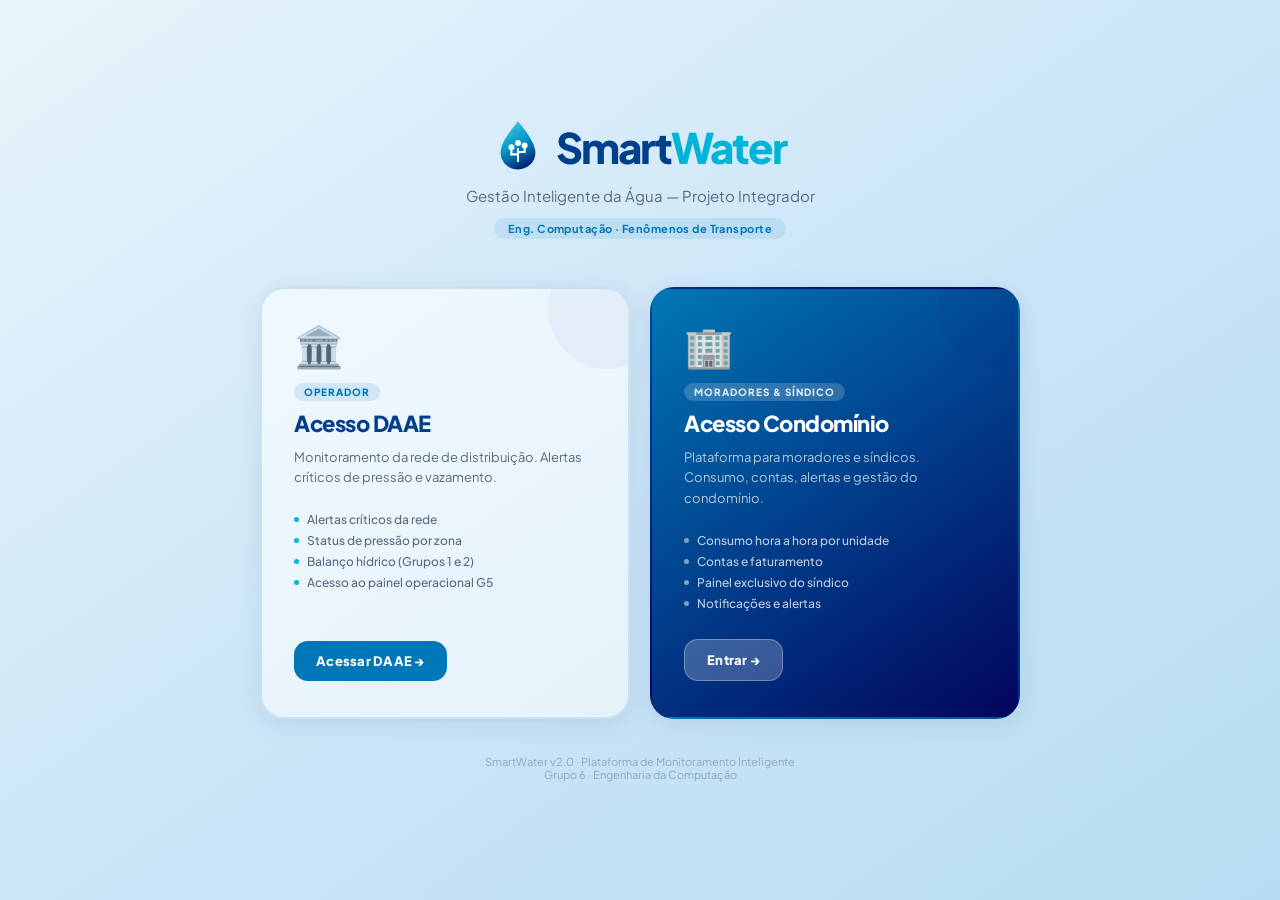
==== app/frontend/www/index.html @ c6077c52 "Publica projeto SmartWater" ====
<!DOCTYPE html>
<html lang="pt-BR">
<head>
  <meta charset="UTF-8">
  <meta name="viewport" content="width=device-width, initial-scale=1.0, viewport-fit=cover">
  <title>SmartWater — Plataforma Inteligente</title>
  <link rel="preconnect" href="https://fonts.googleapis.com">
  <link rel="preconnect" href="https://fonts.gstatic.com" crossorigin>
  <link href="https://fonts.googleapis.com/css2?family=Plus+Jakarta+Sans:wght@300;400;500;600;700;800&display=swap" rel="stylesheet">
  <style>
    *, *::before, *::after { box-sizing: border-box; margin: 0; padding: 0; }
    :root {
      --w1: #00B4D8; --w2: #0077B6; --w3: #023E8A; --w4: #03045E;
      --a2: #90E0EF; --ok: #06D6A0; --font: 'Plus Jakarta Sans', system-ui, sans-serif;
      --body: 'Plus Jakarta Sans', system-ui, sans-serif;
    }
    html, body {
      height: 100%; font-family: var(--body);
      background: linear-gradient(145deg, #e8f4fb 0%, #cce6f7 50%, #b8dcf2 100%);
    }

    /* ── Layout principal ── */
    .landing {
      min-height: 100vh;
      display: flex; flex-direction: column;
      align-items: center; justify-content: center;
      padding: 40px 20px;
      gap: 0;
    }

    /* ── Header ── */
    .landing-header {
      text-align: center; margin-bottom: 48px;
    }
    .landing-logo {
      display: flex; align-items: center; justify-content: center; gap: 14px;
      margin-bottom: 12px;
    }
    .landing-title {
      font-family: var(--font); font-size: 42px; font-weight: 800;
      color: var(--w3); letter-spacing: -2px;
    }
    .landing-title span { color: var(--w1); }
    .landing-sub {
      font-size: 15px; color: #5a6a80; margin-top: 6px; line-height: 1.5;
    }
    .landing-badge {
      display: inline-flex; align-items: center; gap: 6px;
      background: rgba(0,119,182,.1); color: var(--w2);
      font-size: 11px; font-weight: 700; padding: 4px 14px;
      border-radius: 20px; margin-top: 10px;
      font-family: var(--font); letter-spacing: .04em;
    }

    /* ── Cards de acesso ── */
    .access-grid {
      display: grid;
      grid-template-columns: 1fr 1fr;
      gap: 20px;
      width: 100%;
      max-width: 760px;
    }
    @media (max-width: 600px) {
      .access-grid { grid-template-columns: 1fr; max-width: 400px; }
      .landing-title { font-size: 32px; }
    }

    .access-card {
      background: #fff;
      border-radius: 24px;
      padding: 36px 32px;
      cursor: pointer;
      text-decoration: none;
      display: flex; flex-direction: column; align-items: flex-start; gap: 0;
      box-shadow: 0 4px 24px rgba(0,50,120,.10);
      border: 2px solid transparent;
      transition: transform .18s, box-shadow .18s, border-color .18s;
      position: relative; overflow: hidden;
    }
    .access-card::before {
      content: '';
      position: absolute; top: -40px; right: -40px;
      width: 120px; height: 120px;
      border-radius: 50%;
      background: currentColor;
      opacity: .04;
    }
    .access-card:hover {
      transform: translateY(-4px);
      box-shadow: 0 12px 40px rgba(0,50,120,.16);
    }

    /* Card DAAE */
    .card-daae {
      color: var(--w3);
      border-color: rgba(0,119,182,.15);
      background: linear-gradient(145deg, #f0f8ff, #e4f2fa);
    }
    .card-daae:hover { border-color: var(--w2); }

    /* Card Condomínio */
    .card-cond {
      color: var(--w4);
      background: linear-gradient(145deg, var(--w2), var(--w4));
    }
    .card-cond:hover { box-shadow: 0 12px 40px rgba(0,50,120,.28); }

    .card-icon {
      font-size: 40px; margin-bottom: 18px; line-height: 1;
    }
    .card-tag {
      font-size: 10px; font-weight: 800; letter-spacing: .1em;
      text-transform: uppercase; margin-bottom: 8px;
      padding: 3px 10px; border-radius: 20px;
      font-family: var(--font);
    }
    .card-daae  .card-tag { background: rgba(0,119,182,.12); color: var(--w2); }
    .card-cond  .card-tag { background: rgba(255,255,255,.18); color: rgba(255,255,255,.85); }

    .card-title {
      font-family: var(--font); font-size: 22px; font-weight: 800;
      letter-spacing: -.5px; margin-bottom: 10px;
    }
    .card-daae  .card-title { color: var(--w3); }
    .card-cond  .card-title { color: #fff; }

    .card-desc {
      font-size: 13px; line-height: 1.6; margin-bottom: 24px;
    }
    .card-daae  .card-desc { color: #5a6a80; }
    .card-cond  .card-desc { color: rgba(255,255,255,.7); }

    .card-features {
      display: flex; flex-direction: column; gap: 6px;
      margin-bottom: 28px; width: 100%;
    }
    .card-feature {
      display: flex; align-items: center; gap: 8px;
      font-size: 12px; font-weight: 500;
    }
    .card-daae  .card-feature { color: #5a6a80; }
    .card-cond  .card-feature { color: rgba(255,255,255,.75); }
    .card-feature-dot {
      width: 5px; height: 5px; border-radius: 50%; flex-shrink: 0;
    }
    .card-daae  .card-feature-dot { background: var(--w1); }
    .card-cond  .card-feature-dot { background: rgba(255,255,255,.5); }

    .card-btn {
      display: inline-flex; align-items: center; gap: 8px;
      padding: 12px 22px; border-radius: 14px;
      font-family: var(--font); font-size: 13px; font-weight: 800;
      border: none; cursor: pointer; text-decoration: none;
      margin-top: auto; transition: opacity .15s;
      letter-spacing: .02em;
    }
    .card-btn:hover { opacity: .88; }
    .card-daae .card-btn {
      background: var(--w2); color: #fff;
    }
    .card-cond .card-btn {
      background: rgba(255,255,255,.22);
      color: #fff;
      border: 1.5px solid rgba(255,255,255,.3);
    }

    /* ── Rodapé ── */
    .landing-footer {
      margin-top: 36px;
      text-align: center;
      font-size: 11px;
      color: #94a3b8;
    }

    /* ── Alert badge (se tiver alertas críticos ativos) ── */
    .alert-banner {
      display: none;
      background: #fff0f3;
      border: 1.5px solid #EF233C;
      border-radius: 12px;
      padding: 10px 18px;
      font-size: 12px;
      color: #EF233C;
      font-weight: 600;
      text-align: center;
      margin-bottom: 20px;
      max-width: 760px;
      width: 100%;
    }
  </style>
</head>
<body>
<div class="landing">

  <!-- Header -->
  <div class="landing-header">
    <div class="landing-logo">
      <svg width="48" height="54" viewBox="0 0 160 180" fill="none">
        <defs>
          <linearGradient id="lg" x1="40" y1="10" x2="130" y2="170" gradientUnits="userSpaceOnUse">
            <stop offset="0%" stop-color="#48CAE4"/><stop offset="45%" stop-color="#0096C7"/><stop offset="100%" stop-color="#03045E"/>
          </linearGradient>
        </defs>
        <path d="M80 8C80 8 22 72 22 112C22 145 48 168 80 168C112 168 138 145 138 112C138 72 80 8 80 8Z" fill="url(#lg)"/>
        <line x1="80" y1="140" x2="80" y2="100" stroke="white" stroke-width="7" stroke-linecap="round"/>
        <line x1="80" y1="118" x2="58" y2="118" stroke="white" stroke-width="7" stroke-linecap="round"/>
        <line x1="58" y1="118" x2="58" y2="96" stroke="white" stroke-width="7" stroke-linecap="round"/>
        <line x1="80" y1="110" x2="102" y2="110" stroke="white" stroke-width="7" stroke-linecap="round"/>
        <line x1="102" y1="110" x2="102" y2="90" stroke="white" stroke-width="7" stroke-linecap="round"/>
        <circle cx="58" cy="94" r="10" fill="white"/><circle cx="102" cy="88" r="10" fill="white"/><circle cx="80" cy="80" r="10" fill="white"/>
      </svg>
      <div class="landing-title">Smart<span>Water</span></div>
    </div>
    <div class="landing-sub">Gestão Inteligente da Água — Projeto Integrador</div>
    <div class="landing-badge">Eng. Computação · Fenômenos de Transporte</div>
  </div>

  <!-- Banner de alertas críticos (carregado via JS) -->
  <div class="alert-banner" id="alert-banner"></div>

  <!-- Cards de acesso -->
  <div class="access-grid">

    <!-- Card DAAE -->
    <a href="./daae.html" class="access-card card-daae">
      <div class="card-icon">🏛️</div>
      <div class="card-tag">Operador</div>
      <div class="card-title">Acesso DAAE</div>
      <div class="card-desc">
        Monitoramento da rede de distribuição. Alertas críticos de pressão e vazamento.
      </div>
      <div class="card-features">
        <div class="card-feature"><span class="card-feature-dot"></span>Alertas críticos da rede</div>
        <div class="card-feature"><span class="card-feature-dot"></span>Status de pressão por zona</div>
        <div class="card-feature"><span class="card-feature-dot"></span>Balanço hídrico (Grupos 1 e 2)</div>
        <div class="card-feature"><span class="card-feature-dot"></span>Acesso ao painel operacional G5</div>
      </div>
      <span class="card-btn">Acessar DAAE →</span>
    </a>

    <!-- Card Condomínio -->
    <a href="./splash.html" class="access-card card-cond">
      <div class="card-icon">🏢</div>
      <div class="card-tag">Moradores & Síndico</div>
      <div class="card-title">Acesso Condomínio</div>
      <div class="card-desc">
        Plataforma para moradores e síndicos. Consumo, contas, alertas e gestão do condomínio.
      </div>
      <div class="card-features">
        <div class="card-feature"><span class="card-feature-dot"></span>Consumo hora a hora por unidade</div>
        <div class="card-feature"><span class="card-feature-dot"></span>Contas e faturamento</div>
        <div class="card-feature"><span class="card-feature-dot"></span>Painel exclusivo do síndico</div>
        <div class="card-feature"><span class="card-feature-dot"></span>Notificações e alertas</div>
      </div>
      <span class="card-btn">Entrar →</span>
    </a>

  </div>

  <div class="landing-footer">
    SmartWater v2.0 · Plataforma de Monitoramento Inteligente<br>
    Grupo 6 · Engenharia da Computação
  </div>

</div>

<script>
// Verificar alertas críticos e mostrar banner
(async function() {
  try {
    const r = await fetch('/api/cidade/alertas');
    const d = await r.json();
    const criticos = (d.alertas || []).filter(a => a.nivel === 'critico');
    if (criticos.length > 0) {
      const banner = document.getElementById('alert-banner');
      banner.style.display = 'block';
      banner.innerHTML = `🚨 ${criticos.length} alerta(s) crítico(s) na rede DAAE — <a href="./daae.html" style="color:#EF233C;font-weight:800">ver agora</a>`;
    }
  } catch(e) {}
})();

// Se já logado no condomínio, link do card vai direto pro app
(function() {
  try {
    const token = localStorage.getItem('sw_token');
    if (token) {
      const cardCond = document.querySelector('.card-cond');
      if (cardCond) {
        cardCond.href = './app.html'; // já logado: vai direto pro app
        cardCond.querySelector('.card-btn').textContent = 'Continuar →';
        cardCond.querySelector('.card-tag').textContent = 'Logado';
      }
    }
  } catch(e) {}
})();
</script>
</body>
</html>
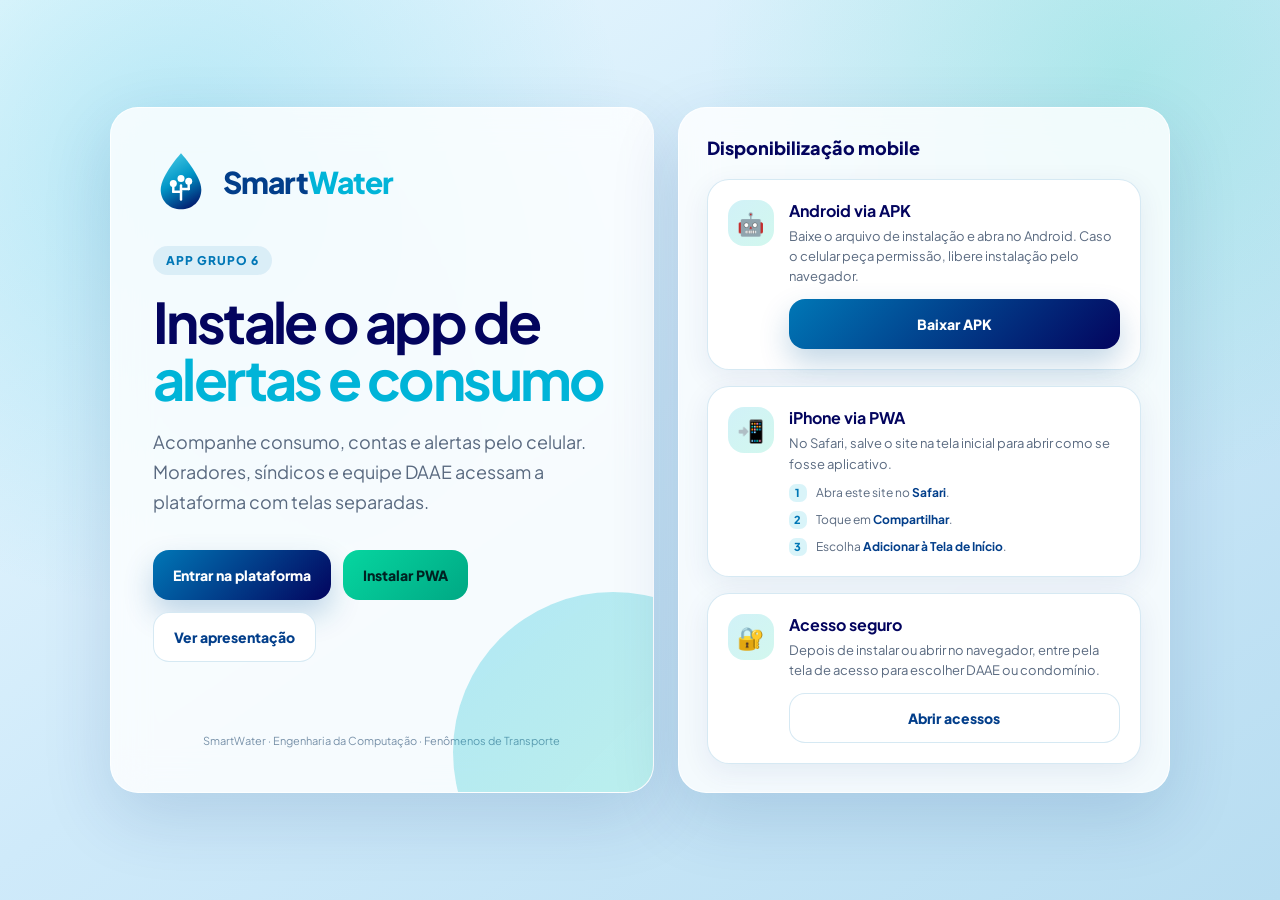
==== commit 04671fcf: "Cria pagina inicial de instalacao" ====
--- a/app/frontend/www/index.html
+++ b/app/frontend/www/index.html
@@ -3,296 +3,189 @@
 <head>
   <meta charset="UTF-8">
   <meta name="viewport" content="width=device-width, initial-scale=1.0, viewport-fit=cover">
-  <title>SmartWater — Plataforma Inteligente</title>
+  <meta name="theme-color" content="#0077B6">
+  <meta name="apple-mobile-web-app-capable" content="yes">
+  <meta name="apple-mobile-web-app-status-bar-style" content="default">
+  <meta name="apple-mobile-web-app-title" content="SmartWater">
+  <title>SmartWater - Instalar App</title>
+  <link rel="manifest" href="./manifest.webmanifest">
+  <link rel="apple-touch-icon" href="./icon.svg">
   <link rel="preconnect" href="https://fonts.googleapis.com">
   <link rel="preconnect" href="https://fonts.gstatic.com" crossorigin>
-  <link href="https://fonts.googleapis.com/css2?family=Plus+Jakarta+Sans:wght@300;400;500;600;700;800&display=swap" rel="stylesheet">
+  <link href="https://fonts.googleapis.com/css2?family=Plus+Jakarta+Sans:wght@400;500;600;700;800&display=swap" rel="stylesheet">
   <style>
     *, *::before, *::after { box-sizing: border-box; margin: 0; padding: 0; }
     :root {
-      --w1: #00B4D8; --w2: #0077B6; --w3: #023E8A; --w4: #03045E;
-      --a2: #90E0EF; --ok: #06D6A0; --font: 'Plus Jakarta Sans', system-ui, sans-serif;
-      --body: 'Plus Jakarta Sans', system-ui, sans-serif;
+      --w1:#00B4D8; --w2:#0077B6; --w3:#023E8A; --w4:#03045E;
+      --ok:#06D6A0; --ink:#071833; --muted:#5a6a80; --line:rgba(0,119,182,.16);
+      --font:'Plus Jakarta Sans', system-ui, sans-serif;
     }
-    html, body {
-      height: 100%; font-family: var(--body);
-      background: linear-gradient(145deg, #e8f4fb 0%, #cce6f7 50%, #b8dcf2 100%);
+    html, body { min-height: 100%; font-family: var(--font); background:#e8f5fb; color:var(--ink); }
+    body {
+      background:
+        radial-gradient(circle at 14% 18%, rgba(0,180,216,.22), transparent 34%),
+        radial-gradient(circle at 88% 8%, rgba(6,214,160,.18), transparent 30%),
+        linear-gradient(145deg, #eefaff 0%, #cfeafa 48%, #b8ddf1 100%);
     }
-
-    /* ── Layout principal ── */
-    .landing {
-      min-height: 100vh;
-      display: flex; flex-direction: column;
-      align-items: center; justify-content: center;
-      padding: 40px 20px;
-      gap: 0;
+    .page { min-height:100vh; display:flex; align-items:center; justify-content:center; padding:32px 18px; }
+    .wrap { width:min(1060px, 100%); display:grid; grid-template-columns:1.05fr .95fr; gap:24px; align-items:stretch; }
+    .hero, .panel {
+      background:rgba(255,255,255,.82); border:1px solid rgba(255,255,255,.78); border-radius:28px;
+      box-shadow:0 24px 70px rgba(0,50,120,.14); backdrop-filter:blur(18px);
     }
-
-    /* ── Header ── */
-    .landing-header {
-      text-align: center; margin-bottom: 48px;
+    .hero { padding:42px; display:flex; flex-direction:column; justify-content:space-between; min-height:610px; overflow:hidden; position:relative; }
+    .hero::after {
+      content:''; position:absolute; width:320px; height:320px; right:-120px; bottom:-120px; border-radius:50%;
+      background:linear-gradient(135deg, rgba(0,180,216,.28), rgba(6,214,160,.22));
     }
-    .landing-logo {
-      display: flex; align-items: center; justify-content: center; gap: 14px;
-      margin-bottom: 12px;
+    .brand { display:flex; align-items:center; gap:14px; position:relative; z-index:1; }
+    .logo { width:56px; height:64px; flex:none; }
+    .brand-title { font-size:30px; font-weight:800; letter-spacing:-1px; color:var(--w3); }
+    .brand-title span { color:var(--w1); }
+    .badge {
+      display:inline-flex; width:max-content; margin-top:32px; padding:7px 13px; border-radius:999px;
+      background:rgba(0,119,182,.1); color:var(--w2); font-size:12px; font-weight:800; letter-spacing:.08em; text-transform:uppercase;
     }
-    .landing-title {
-      font-family: var(--font); font-size: 42px; font-weight: 800;
-      color: var(--w3); letter-spacing: -2px;
+    h1 { margin-top:18px; font-size:56px; line-height:1.02; letter-spacing:-2.6px; color:var(--w4); max-width:760px; }
+    h1 span { color:var(--w1); }
+    .lead { margin-top:20px; color:var(--muted); font-size:18px; line-height:1.65; max-width:650px; }
+    .hero-actions { display:flex; flex-wrap:wrap; gap:12px; margin-top:34px; position:relative; z-index:1; }
+    .btn {
+      min-height:50px; border-radius:16px; border:0; padding:0 20px; display:inline-flex; align-items:center; justify-content:center; gap:9px;
+      text-decoration:none; cursor:pointer; font:800 14px var(--font); transition:.18s transform,.18s box-shadow,.18s opacity;
     }
-    .landing-title span { color: var(--w1); }
-    .landing-sub {
-      font-size: 15px; color: #5a6a80; margin-top: 6px; line-height: 1.5;
+    .btn:hover { transform:translateY(-2px); }
+    .btn-primary { background:linear-gradient(135deg,var(--w2),var(--w4)); color:#fff; box-shadow:0 14px 30px rgba(0,87,150,.24); }
+    .btn-ghost { background:#fff; color:var(--w3); border:1px solid var(--line); }
+    .btn-ok { background:linear-gradient(135deg,var(--ok),#00a884); color:#022; }
+    .btn[disabled] { opacity:.55; cursor:not-allowed; transform:none; }
+    .install-note { margin-top:12px; color:var(--muted); font-size:12px; line-height:1.5; min-height:18px; }
+    .panel { padding:28px; display:flex; flex-direction:column; gap:16px; }
+    .panel-title { font-size:18px; font-weight:800; color:var(--w4); margin-bottom:4px; }
+    .install-card {
+      background:#fff; border:1px solid var(--line); border-radius:22px; padding:20px; display:grid; grid-template-columns:auto 1fr; gap:15px;
+      box-shadow:0 8px 28px rgba(0,50,120,.08);
     }
-    .landing-badge {
-      display: inline-flex; align-items: center; gap: 6px;
-      background: rgba(0,119,182,.1); color: var(--w2);
-      font-size: 11px; font-weight: 700; padding: 4px 14px;
-      border-radius: 20px; margin-top: 10px;
-      font-family: var(--font); letter-spacing: .04em;
+    .install-ic {
+      width:46px; height:46px; border-radius:16px; display:flex; align-items:center; justify-content:center;
+      background:linear-gradient(135deg,rgba(0,180,216,.18),rgba(6,214,160,.18)); font-size:22px;
     }
-
-    /* ── Cards de acesso ── */
-    .access-grid {
-      display: grid;
-      grid-template-columns: 1fr 1fr;
-      gap: 20px;
-      width: 100%;
-      max-width: 760px;
-    }
-    @media (max-width: 600px) {
-      .access-grid { grid-template-columns: 1fr; max-width: 400px; }
-      .landing-title { font-size: 32px; }
-    }
-
-    .access-card {
-      background: #fff;
-      border-radius: 24px;
-      padding: 36px 32px;
-      cursor: pointer;
-      text-decoration: none;
-      display: flex; flex-direction: column; align-items: flex-start; gap: 0;
-      box-shadow: 0 4px 24px rgba(0,50,120,.10);
-      border: 2px solid transparent;
-      transition: transform .18s, box-shadow .18s, border-color .18s;
-      position: relative; overflow: hidden;
-    }
-    .access-card::before {
-      content: '';
-      position: absolute; top: -40px; right: -40px;
-      width: 120px; height: 120px;
-      border-radius: 50%;
-      background: currentColor;
-      opacity: .04;
-    }
-    .access-card:hover {
-      transform: translateY(-4px);
-      box-shadow: 0 12px 40px rgba(0,50,120,.16);
-    }
-
-    /* Card DAAE */
-    .card-daae {
-      color: var(--w3);
-      border-color: rgba(0,119,182,.15);
-      background: linear-gradient(145deg, #f0f8ff, #e4f2fa);
-    }
-    .card-daae:hover { border-color: var(--w2); }
-
-    /* Card Condomínio */
-    .card-cond {
-      color: var(--w4);
-      background: linear-gradient(145deg, var(--w2), var(--w4));
-    }
-    .card-cond:hover { box-shadow: 0 12px 40px rgba(0,50,120,.28); }
-
-    .card-icon {
-      font-size: 40px; margin-bottom: 18px; line-height: 1;
-    }
-    .card-tag {
-      font-size: 10px; font-weight: 800; letter-spacing: .1em;
-      text-transform: uppercase; margin-bottom: 8px;
-      padding: 3px 10px; border-radius: 20px;
-      font-family: var(--font);
-    }
-    .card-daae  .card-tag { background: rgba(0,119,182,.12); color: var(--w2); }
-    .card-cond  .card-tag { background: rgba(255,255,255,.18); color: rgba(255,255,255,.85); }
-
-    .card-title {
-      font-family: var(--font); font-size: 22px; font-weight: 800;
-      letter-spacing: -.5px; margin-bottom: 10px;
-    }
-    .card-daae  .card-title { color: var(--w3); }
-    .card-cond  .card-title { color: #fff; }
-
-    .card-desc {
-      font-size: 13px; line-height: 1.6; margin-bottom: 24px;
-    }
-    .card-daae  .card-desc { color: #5a6a80; }
-    .card-cond  .card-desc { color: rgba(255,255,255,.7); }
-
-    .card-features {
-      display: flex; flex-direction: column; gap: 6px;
-      margin-bottom: 28px; width: 100%;
-    }
-    .card-feature {
-      display: flex; align-items: center; gap: 8px;
-      font-size: 12px; font-weight: 500;
-    }
-    .card-daae  .card-feature { color: #5a6a80; }
-    .card-cond  .card-feature { color: rgba(255,255,255,.75); }
-    .card-feature-dot {
-      width: 5px; height: 5px; border-radius: 50%; flex-shrink: 0;
-    }
-    .card-daae  .card-feature-dot { background: var(--w1); }
-    .card-cond  .card-feature-dot { background: rgba(255,255,255,.5); }
-
-    .card-btn {
-      display: inline-flex; align-items: center; gap: 8px;
-      padding: 12px 22px; border-radius: 14px;
-      font-family: var(--font); font-size: 13px; font-weight: 800;
-      border: none; cursor: pointer; text-decoration: none;
-      margin-top: auto; transition: opacity .15s;
-      letter-spacing: .02em;
-    }
-    .card-btn:hover { opacity: .88; }
-    .card-daae .card-btn {
-      background: var(--w2); color: #fff;
-    }
-    .card-cond .card-btn {
-      background: rgba(255,255,255,.22);
-      color: #fff;
-      border: 1.5px solid rgba(255,255,255,.3);
-    }
-
-    /* ── Rodapé ── */
-    .landing-footer {
-      margin-top: 36px;
-      text-align: center;
-      font-size: 11px;
-      color: #94a3b8;
-    }
-
-    /* ── Alert badge (se tiver alertas críticos ativos) ── */
-    .alert-banner {
-      display: none;
-      background: #fff0f3;
-      border: 1.5px solid #EF233C;
-      border-radius: 12px;
-      padding: 10px 18px;
-      font-size: 12px;
-      color: #EF233C;
-      font-weight: 600;
-      text-align: center;
-      margin-bottom: 20px;
-      max-width: 760px;
-      width: 100%;
+    .install-card h2 { font-size:16px; color:var(--w4); margin-bottom:5px; }
+    .install-card p { font-size:13px; line-height:1.55; color:var(--muted); }
+    .install-card .btn { margin-top:13px; width:100%; }
+    .steps { display:grid; gap:9px; margin-top:10px; }
+    .step { display:flex; gap:9px; font-size:12px; color:var(--muted); line-height:1.45; }
+    .step b { color:var(--w3); }
+    .dot { width:18px; height:18px; border-radius:7px; flex:none; background:rgba(0,180,216,.15); color:var(--w2); display:flex; align-items:center; justify-content:center; font-size:11px; font-weight:800; }
+    .footer { margin-top:auto; padding-top:8px; color:#7790a8; font-size:11px; line-height:1.5; text-align:center; }
+    @media (max-width: 850px) {
+      .page { padding:0; }
+      .wrap { grid-template-columns:1fr; gap:0; min-height:100vh; }
+      .hero, .panel { border-radius:0; box-shadow:none; border-left:0; border-right:0; }
+      .hero { min-height:auto; padding:30px 20px 24px; }
+      h1 { font-size:40px; letter-spacing:-1.6px; }
+      .lead { font-size:15px; }
+      .panel { padding:20px; }
     }
   </style>
 </head>
 <body>
-<div class="landing">
+<main class="page">
+  <div class="wrap">
+    <section class="hero">
+      <div>
+        <div class="brand">
+          <svg class="logo" viewBox="0 0 160 180" fill="none" aria-hidden="true">
+            <defs><linearGradient id="lg" x1="40" y1="10" x2="130" y2="170" gradientUnits="userSpaceOnUse"><stop offset="0%" stop-color="#48CAE4"/><stop offset="45%" stop-color="#0096C7"/><stop offset="100%" stop-color="#03045E"/></linearGradient></defs>
+            <path d="M80 8C80 8 22 72 22 112C22 145 48 168 80 168C112 168 138 145 138 112C138 72 80 8 80 8Z" fill="url(#lg)"/>
+            <line x1="80" y1="140" x2="80" y2="100" stroke="white" stroke-width="7" stroke-linecap="round"/>
+            <line x1="80" y1="118" x2="58" y2="118" stroke="white" stroke-width="7" stroke-linecap="round"/>
+            <line x1="58" y1="118" x2="58" y2="96" stroke="white" stroke-width="7" stroke-linecap="round"/>
+            <line x1="80" y1="110" x2="102" y2="110" stroke="white" stroke-width="7" stroke-linecap="round"/>
+            <line x1="102" y1="110" x2="102" y2="90" stroke="white" stroke-width="7" stroke-linecap="round"/>
+            <circle cx="58" cy="94" r="10" fill="white"/><circle cx="102" cy="88" r="10" fill="white"/><circle cx="80" cy="80" r="10" fill="white"/>
+          </svg>
+          <div class="brand-title">Smart<span>Water</span></div>
+        </div>
+        <div class="badge">App Grupo 6</div>
+        <h1>Instale o app de <span>alertas e consumo</span></h1>
+        <p class="lead">Acompanhe consumo, contas e alertas pelo celular. Moradores, síndicos e equipe DAAE acessam a plataforma com telas separadas.</p>
+        <div class="hero-actions">
+          <a class="btn btn-primary" href="./acesso.html">Entrar na plataforma</a>
+          <button class="btn btn-ok" id="install-pwa" type="button" hidden>Instalar PWA</button>
+          <a class="btn btn-ghost" href="./apresentacao/">Ver apresentação</a>
+        </div>
+        <div class="install-note" id="install-note"></div>
+      </div>
+      <div class="footer">SmartWater · Engenharia da Computação · Fenômenos de Transporte</div>
+    </section>
 
-  <!-- Header -->
-  <div class="landing-header">
-    <div class="landing-logo">
-      <svg width="48" height="54" viewBox="0 0 160 180" fill="none">
-        <defs>
-          <linearGradient id="lg" x1="40" y1="10" x2="130" y2="170" gradientUnits="userSpaceOnUse">
-            <stop offset="0%" stop-color="#48CAE4"/><stop offset="45%" stop-color="#0096C7"/><stop offset="100%" stop-color="#03045E"/>
-          </linearGradient>
-        </defs>
-        <path d="M80 8C80 8 22 72 22 112C22 145 48 168 80 168C112 168 138 145 138 112C138 72 80 8 80 8Z" fill="url(#lg)"/>
-        <line x1="80" y1="140" x2="80" y2="100" stroke="white" stroke-width="7" stroke-linecap="round"/>
-        <line x1="80" y1="118" x2="58" y2="118" stroke="white" stroke-width="7" stroke-linecap="round"/>
-        <line x1="58" y1="118" x2="58" y2="96" stroke="white" stroke-width="7" stroke-linecap="round"/>
-        <line x1="80" y1="110" x2="102" y2="110" stroke="white" stroke-width="7" stroke-linecap="round"/>
-        <line x1="102" y1="110" x2="102" y2="90" stroke="white" stroke-width="7" stroke-linecap="round"/>
-        <circle cx="58" cy="94" r="10" fill="white"/><circle cx="102" cy="88" r="10" fill="white"/><circle cx="80" cy="80" r="10" fill="white"/>
-      </svg>
-      <div class="landing-title">Smart<span>Water</span></div>
-    </div>
-    <div class="landing-sub">Gestão Inteligente da Água — Projeto Integrador</div>
-    <div class="landing-badge">Eng. Computação · Fenômenos de Transporte</div>
+    <aside class="panel">
+      <div class="panel-title">Disponibilização mobile</div>
+
+      <div class="install-card">
+        <div class="install-ic">🤖</div>
+        <div>
+          <h2>Android via APK</h2>
+          <p>Baixe o arquivo de instalação e abra no Android. Caso o celular peça permissão, libere instalação pelo navegador.</p>
+          <a class="btn btn-primary" id="apk-link" href="./downloads/smartwater.apk" download>Baixar APK</a>
+        </div>
+      </div>
+
+      <div class="install-card">
+        <div class="install-ic">📲</div>
+        <div>
+          <h2>iPhone via PWA</h2>
+          <p>No Safari, salve o site na tela inicial para abrir como se fosse aplicativo.</p>
+          <div class="steps">
+            <div class="step"><span class="dot">1</span><span>Abra este site no <b>Safari</b>.</span></div>
+            <div class="step"><span class="dot">2</span><span>Toque em <b>Compartilhar</b>.</span></div>
+            <div class="step"><span class="dot">3</span><span>Escolha <b>Adicionar à Tela de Início</b>.</span></div>
+          </div>
+        </div>
+      </div>
+
+      <div class="install-card">
+        <div class="install-ic">🔐</div>
+        <div>
+          <h2>Acesso seguro</h2>
+          <p>Depois de instalar ou abrir no navegador, entre pela tela de acesso para escolher DAAE ou condomínio.</p>
+          <a class="btn btn-ghost" href="./acesso.html">Abrir acessos</a>
+        </div>
+      </div>
+    </aside>
   </div>
-
-  <!-- Banner de alertas críticos (carregado via JS) -->
-  <div class="alert-banner" id="alert-banner"></div>
-
-  <!-- Cards de acesso -->
-  <div class="access-grid">
-
-    <!-- Card DAAE -->
-    <a href="./daae.html" class="access-card card-daae">
-      <div class="card-icon">🏛️</div>
-      <div class="card-tag">Operador</div>
-      <div class="card-title">Acesso DAAE</div>
-      <div class="card-desc">
-        Monitoramento da rede de distribuição. Alertas críticos de pressão e vazamento.
-      </div>
-      <div class="card-features">
-        <div class="card-feature"><span class="card-feature-dot"></span>Alertas críticos da rede</div>
-        <div class="card-feature"><span class="card-feature-dot"></span>Status de pressão por zona</div>
-        <div class="card-feature"><span class="card-feature-dot"></span>Balanço hídrico (Grupos 1 e 2)</div>
-        <div class="card-feature"><span class="card-feature-dot"></span>Acesso ao painel operacional G5</div>
-      </div>
-      <span class="card-btn">Acessar DAAE →</span>
-    </a>
-
-    <!-- Card Condomínio -->
-    <a href="./splash.html" class="access-card card-cond">
-      <div class="card-icon">🏢</div>
-      <div class="card-tag">Moradores & Síndico</div>
-      <div class="card-title">Acesso Condomínio</div>
-      <div class="card-desc">
-        Plataforma para moradores e síndicos. Consumo, contas, alertas e gestão do condomínio.
-      </div>
-      <div class="card-features">
-        <div class="card-feature"><span class="card-feature-dot"></span>Consumo hora a hora por unidade</div>
-        <div class="card-feature"><span class="card-feature-dot"></span>Contas e faturamento</div>
-        <div class="card-feature"><span class="card-feature-dot"></span>Painel exclusivo do síndico</div>
-        <div class="card-feature"><span class="card-feature-dot"></span>Notificações e alertas</div>
-      </div>
-      <span class="card-btn">Entrar →</span>
-    </a>
-
-  </div>
-
-  <div class="landing-footer">
-    SmartWater v2.0 · Plataforma de Monitoramento Inteligente<br>
-    Grupo 6 · Engenharia da Computação
-  </div>
-
-</div>
+</main>
 
 <script>
-// Verificar alertas críticos e mostrar banner
-(async function() {
-  try {
-    const r = await fetch('/api/cidade/alertas');
-    const d = await r.json();
-    const criticos = (d.alertas || []).filter(a => a.nivel === 'critico');
-    if (criticos.length > 0) {
-      const banner = document.getElementById('alert-banner');
-      banner.style.display = 'block';
-      banner.innerHTML = `🚨 ${criticos.length} alerta(s) crítico(s) na rede DAAE — <a href="./daae.html" style="color:#EF233C;font-weight:800">ver agora</a>`;
-    }
-  } catch(e) {}
-})();
+let deferredPrompt = null;
+const installBtn = document.getElementById('install-pwa');
+const installNote = document.getElementById('install-note');
 
-// Se já logado no condomínio, link do card vai direto pro app
-(function() {
-  try {
-    const token = localStorage.getItem('sw_token');
-    if (token) {
-      const cardCond = document.querySelector('.card-cond');
-      if (cardCond) {
-        cardCond.href = './app.html'; // já logado: vai direto pro app
-        cardCond.querySelector('.card-btn').textContent = 'Continuar →';
-        cardCond.querySelector('.card-tag').textContent = 'Logado';
-      }
-    }
-  } catch(e) {}
-})();
+if ('serviceWorker' in navigator) {
+  navigator.serviceWorker.register('./sw.js').catch(() => {});
+}
+
+window.addEventListener('beforeinstallprompt', (event) => {
+  event.preventDefault();
+  deferredPrompt = event;
+  installBtn.hidden = false;
+  installNote.textContent = 'Seu navegador permite instalar o SmartWater como app.';
+});
+
+installBtn.addEventListener('click', async () => {
+  if (!deferredPrompt) return;
+  deferredPrompt.prompt();
+  await deferredPrompt.userChoice;
+  deferredPrompt = null;
+  installBtn.hidden = true;
+  installNote.textContent = 'Se a instalação não aparecer, use o menu do navegador e escolha instalar app.';
+});
+
+const isIos = /iphone|ipad|ipod/i.test(navigator.userAgent);
+if (isIos) {
+  installNote.textContent = 'No iPhone, use Safari > Compartilhar > Adicionar à Tela de Início.';
+}
 </script>
 </body>
 </html>
